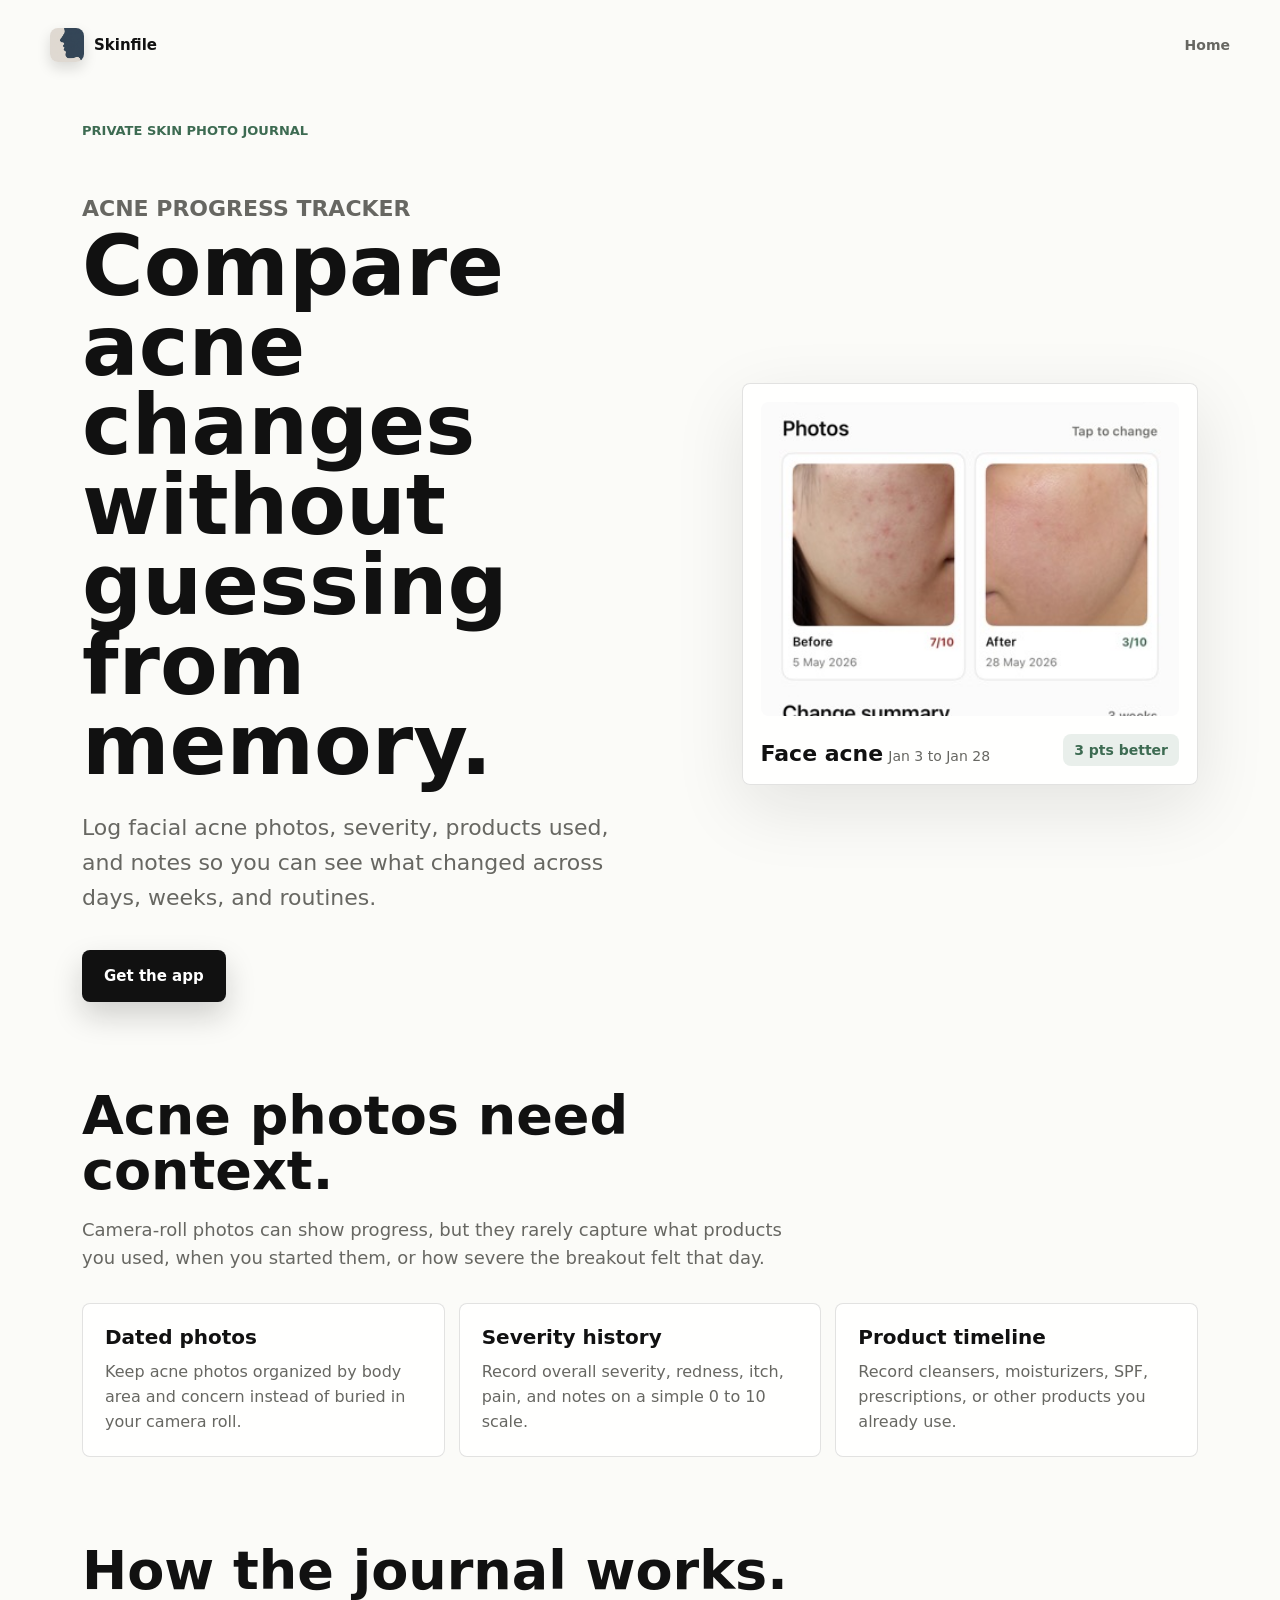
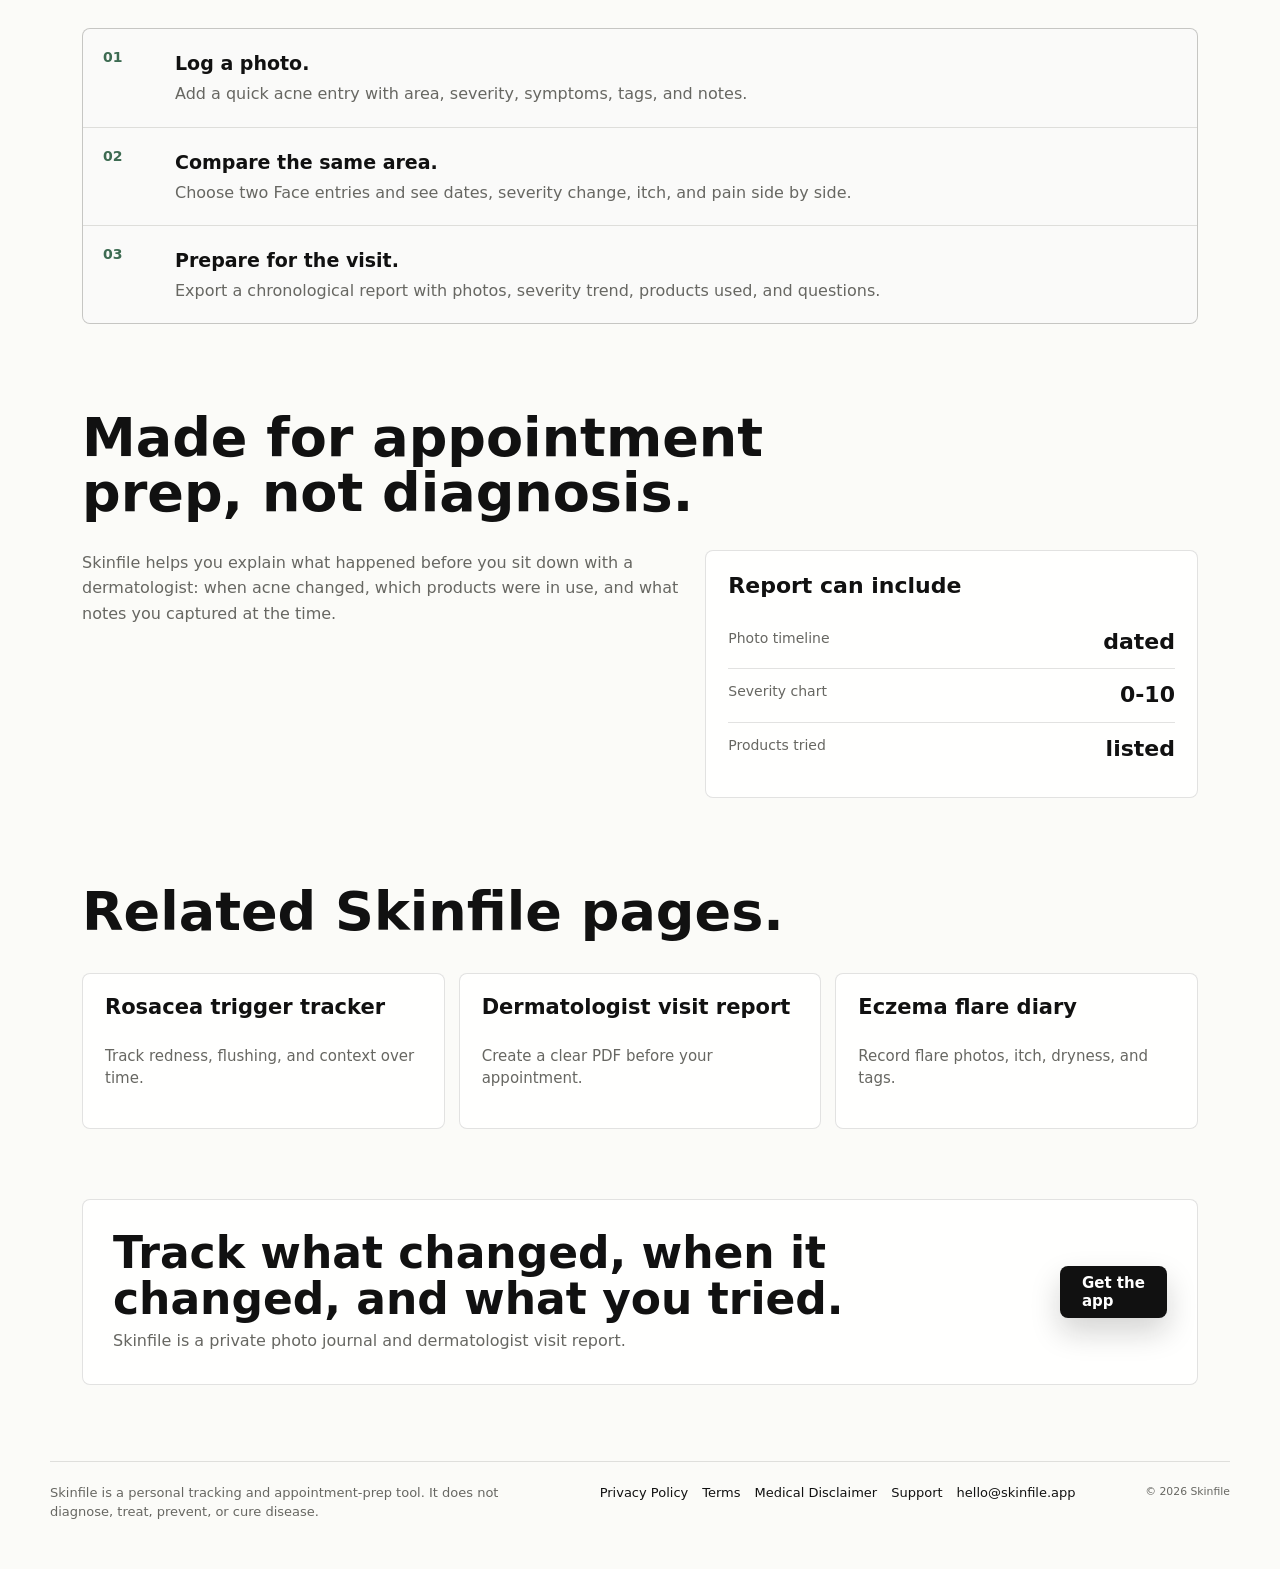
==== acne-progress-tracker/index.html @ a9b56abb "Publish Skinfile landing site" ====
<!DOCTYPE html>
<html lang="en">
  <head>
    <meta charset="utf-8">
    <meta name="viewport" content="width=device-width, initial-scale=1">
    <meta
      name="description"
      content="Track acne photos, severity, products, and notes over time. Skinfile helps you compare progress and prepare a dermatologist visit report."
    >
    <title>Acne Progress Tracker | Skinfile</title>
    <link rel="canonical" href="https://skinfile.app/acne-progress-tracker/">
    <link rel="stylesheet" href="../styles.css">
  </head>
  <body class="intent-page">
    <header class="intent-header">
      <a class="brand" href="../index.html" aria-label="Skinfile home">
        <img class="brand-mark" src="../assets/app-icon.png" alt="" aria-hidden="true">
        <span>Skinfile</span>
      </a>
      <a class="legal-home-link" href="../index.html">Home</a>
    </header>

    <main class="intent-shell">
      <a class="breadcrumb" href="../index.html">Private skin photo journal</a>

      <section class="intent-hero">
        <div class="intent-copy">
          <p class="eyebrow">Acne progress tracker</p>
          <h1>Compare acne changes without guessing from memory.</h1>
          <p>
            Log facial acne photos, severity, products used, and notes so you
            can see what changed across days, weeks, and routines.
          </p>
          <div class="intent-actions">
            <a class="button button-primary" href="mailto:hello@skinfile.app?subject=Skinfile%20early%20access">
              Get the app
            </a>
          </div>
        </div>

        <div class="tracking-visual" aria-label="Acne progress comparison preview">
          <div class="visual-frame">
            <img
              src="../assets/skinfile-compare-mockup.jpg"
              alt="Skinfile comparison screen with before and after skin photos"
            >
          </div>
          <div class="visual-meta">
            <div>
              <strong>Face acne</strong>
              <span>Jan 3 to Jan 28</span>
            </div>
            <span class="severity-pill is-calm">3 pts better</span>
          </div>
        </div>
      </section>

      <section class="intent-section">
        <h2>Acne photos need context.</h2>
        <p>
          Camera-roll photos can show progress, but they rarely capture what
          products you used, when you started them, or how severe the breakout
          felt that day.
        </p>
        <div class="intent-grid">
          <div class="intent-card">
            <strong>Dated photos</strong>
            <p>Keep acne photos organized by body area and concern instead of buried in your camera roll.</p>
          </div>
          <div class="intent-card">
            <strong>Severity history</strong>
            <p>Record overall severity, redness, itch, pain, and notes on a simple 0 to 10 scale.</p>
          </div>
          <div class="intent-card">
            <strong>Product timeline</strong>
            <p>Record cleansers, moisturizers, SPF, prescriptions, or other products you already use.</p>
          </div>
        </div>
      </section>

      <section class="intent-section">
        <h2>How the journal works.</h2>
        <div class="steps-list">
          <div>
            <span>01</span>
            <p><strong>Log a photo.</strong> Add a quick acne entry with area, severity, symptoms, tags, and notes.</p>
          </div>
          <div>
            <span>02</span>
            <p><strong>Compare the same area.</strong> Choose two Face entries and see dates, severity change, itch, and pain side by side.</p>
          </div>
          <div>
            <span>03</span>
            <p><strong>Prepare for the visit.</strong> Export a chronological report with photos, severity trend, products used, and questions.</p>
          </div>
        </div>
      </section>

      <section class="intent-section">
        <h2>Made for appointment prep, not diagnosis.</h2>
        <div class="report-layout">
          <div>
            <p>
              Skinfile helps you explain what happened before you sit down with
              a dermatologist: when acne changed, which products were in use,
              and what notes you captured at the time.
            </p>
          </div>
          <div class="mini-report">
            <h3>Report can include</h3>
            <div class="metric-row">
              <span class="metric-label">Photo timeline</span>
              <strong class="metric-value">dated</strong>
            </div>
            <div class="metric-row">
              <span class="metric-label">Severity chart</span>
              <strong class="metric-value">0-10</strong>
            </div>
            <div class="metric-row">
              <span class="metric-label">Products tried</span>
              <strong class="metric-value">listed</strong>
            </div>
          </div>
        </div>
      </section>

      <section class="intent-section">
        <h2>Related Skinfile pages.</h2>
        <div class="intent-link-grid">
          <a href="../rosacea-trigger-tracker/"><span>Rosacea trigger tracker</span><small>Track redness, flushing, and context over time.</small></a>
          <a href="../dermatologist-visit-report/"><span>Dermatologist visit report</span><small>Create a clear PDF before your appointment.</small></a>
          <a href="../eczema-flare-diary/"><span>Eczema flare diary</span><small>Record flare photos, itch, dryness, and tags.</small></a>
        </div>
      </section>

      <section class="intent-cta">
        <div>
          <h2>Track what changed, when it changed, and what you tried.</h2>
          <p>Skinfile is a private photo journal and dermatologist visit report.</p>
        </div>
        <a class="button button-primary" href="mailto:hello@skinfile.app?subject=Skinfile%20early%20access">Get the app</a>
      </section>
    </main>

    <footer class="site-footer legal-footer">
      <div class="footer-inner">
        <p>
          Skinfile is a personal tracking and appointment-prep tool. It does not
          diagnose, treat, prevent, or cure disease.
        </p>
        <nav aria-label="Footer links">
          <a href="../privacy/">Privacy Policy</a>
          <a href="../terms/">Terms</a>
          <a href="../medical-disclaimer/">Medical Disclaimer</a>
          <a href="../support/">Support</a>
          <a href="mailto:hello@skinfile.app">hello@skinfile.app</a>
        </nav>
        <small>&copy; 2026 Skinfile</small>
      </div>
    </footer>
  </body>
</html>
---- styles.css ----
:root {
  color-scheme: light;
  --ink: #111111;
  --muted: #676762;
  --canvas: #fbfbf8;
  --surface: #ffffff;
  --line: rgba(17, 17, 17, 0.12);
  --sage: #3d6b52;
  --coral: #9e302b;
  --shadow: 0 24px 80px rgba(22, 22, 19, 0.18);
  --radius: 8px;
  font-family:
    Inter,
    ui-sans-serif,
    system-ui,
    -apple-system,
    BlinkMacSystemFont,
    "Segoe UI",
    sans-serif;
}

* {
  box-sizing: border-box;
}

body {
  margin: 0;
  min-height: 100vh;
  color: var(--ink);
  background: linear-gradient(135deg, #fbfbf8 0%, #edf2ee 48%, #dce6de 100%);
}

a {
  color: inherit;
}

.page-shell {
  padding: 32px;
}

.home-shell {
  padding-bottom: 72px;
}

.hero {
  width: min(1180px, 100%);
  min-height: calc(100vh - 140px);
  margin: 0 auto;
  display: grid;
  grid-template-columns: minmax(0, 1fr) minmax(360px, 0.86fr);
  gap: clamp(36px, 7vw, 92px);
  align-items: center;
}

.brand {
  display: inline-flex;
  align-items: center;
  gap: 10px;
  width: fit-content;
  color: var(--ink);
  font-size: 15px;
  font-weight: 760;
  text-decoration: none;
}

.brand-mark {
  width: 34px;
  height: 34px;
  border-radius: 8px;
  display: block;
  object-fit: cover;
  box-shadow: 0 6px 14px rgba(17, 17, 17, 0.14);
}

.hero-copy {
  max-width: 640px;
}

.hero-text {
  margin-top: clamp(48px, 9vh, 86px);
}

.eyebrow {
  margin: 0 0 18px;
  color: var(--sage);
  font-size: 13px;
  font-weight: 780;
  letter-spacing: 0;
  text-transform: uppercase;
}

h1 {
  margin: 0;
  max-width: 12ch;
  font-size: clamp(48px, 8vw, 86px);
  line-height: 0.94;
  letter-spacing: 0;
}

.subtitle {
  max-width: 600px;
  margin: 28px 0 0;
  color: var(--muted);
  font-size: clamp(18px, 2vw, 22px);
  line-height: 1.55;
}

.benefits {
  display: grid;
  gap: 14px;
  max-width: 620px;
  margin: 34px 0 0;
  padding: 0;
  list-style: none;
}

.benefits li {
  display: grid;
  grid-template-columns: 22px 1fr;
  gap: 12px;
  align-items: start;
  color: #2d2d2a;
  font-size: 16px;
  line-height: 1.45;
}

.check {
  width: 22px;
  height: 22px;
  margin-top: 1px;
  border-radius: 999px;
  background: var(--ink);
  position: relative;
}

.check::after {
  content: "";
  position: absolute;
  left: 7px;
  top: 5px;
  width: 5px;
  height: 9px;
  border: solid #ffffff;
  border-width: 0 2px 2px 0;
  transform: rotate(45deg);
}

.hero-actions {
  display: flex;
  flex-wrap: wrap;
  gap: 12px;
  margin-top: 38px;
}

.button {
  display: inline-flex;
  justify-content: center;
  align-items: center;
  min-height: 52px;
  padding: 0 22px;
  border-radius: var(--radius);
  font-size: 15px;
  font-weight: 760;
  text-decoration: none;
  transition:
    transform 180ms ease,
    box-shadow 180ms ease,
    background 180ms ease;
}

.button:hover {
  transform: translateY(-2px);
}

.button-primary {
  color: #ffffff;
  background: var(--ink);
  box-shadow: 0 14px 30px rgba(17, 17, 17, 0.18);
}

.privacy-note {
  margin: 18px 0 0;
  color: var(--muted);
  font-size: 14px;
}

.mockup-wrap {
  position: relative;
  min-height: 640px;
  display: grid;
  place-items: center;
}

.mockup-backplate {
  position: absolute;
  width: min(92%, 420px);
  height: 560px;
  border: 1px solid rgba(17, 17, 17, 0.08);
  border-radius: 8px;
  background:
    linear-gradient(
      160deg,
      rgba(61, 107, 82, 0.16),
      rgba(255, 255, 255, 0) 42%
    ),
    linear-gradient(135deg, rgba(255, 255, 255, 0.72), rgba(220, 230, 222, 0.9));
  box-shadow: 0 20px 60px rgba(22, 22, 19, 0.11);
  transform: rotate(-5deg);
}

.phone {
  position: relative;
  width: min(100%, 360px);
  aspect-ratio: 368 / 800;
  padding: 10px;
  border-radius: 42px;
  background: #111111;
  box-shadow: var(--shadow);
  transform: rotate(3deg);
}

.phone::before {
  content: "";
  position: absolute;
  inset: 7px;
  border: 1px solid rgba(255, 255, 255, 0.14);
  border-radius: 36px;
  pointer-events: none;
}

.phone-screen {
  display: block;
  width: 100%;
  height: 100%;
  object-fit: cover;
  border-radius: 30px;
  background: var(--canvas);
}

.site-footer {
  padding: 0 32px 28px;
}

.footer-inner {
  width: min(1180px, 100%);
  min-height: 80px;
  margin: 0 auto;
  padding-top: 22px;
  border-top: 1px solid var(--line);
  display: flex;
  justify-content: space-between;
  gap: 24px;
  color: var(--muted);
  font-size: 13px;
  line-height: 1.45;
}

.footer-inner p {
  max-width: 480px;
  margin: 0;
}

.footer-inner nav {
  display: flex;
  flex-wrap: wrap;
  justify-content: flex-end;
  gap: 14px;
}

.footer-inner small {
  white-space: nowrap;
}

.footer-inner a {
  color: var(--ink);
  text-decoration: none;
}

.footer-inner a:hover {
  text-decoration: underline;
}

.intent-hub,
.intent-shell {
  width: min(1180px, 100%);
  margin: 0 auto;
}

.intent-hub {
  padding: 76px 0 12px;
}

.section-kicker,
.breadcrumb {
  color: var(--sage);
  font-size: 13px;
  font-weight: 780;
  letter-spacing: 0;
  text-transform: uppercase;
}

.section-heading {
  display: grid;
  grid-template-columns: minmax(0, 0.95fr) minmax(280px, 0.72fr);
  gap: 32px;
  align-items: end;
  margin-top: 14px;
}

.section-heading h2,
.intent-copy h1,
.intent-section h2 {
  margin: 0;
  color: var(--ink);
  letter-spacing: 0;
}

.section-heading h2 {
  max-width: 780px;
  font-size: clamp(34px, 5vw, 58px);
  line-height: 1;
}

.section-heading p,
.intent-copy p,
.intent-section p,
.intent-card p,
.mini-report p {
  margin: 0;
  color: var(--muted);
  line-height: 1.58;
}

.section-heading p {
  font-size: 18px;
}

.intent-link-grid {
  display: grid;
  grid-template-columns: repeat(3, minmax(0, 1fr));
  gap: 14px;
  margin-top: 34px;
}

.intent-link-grid a,
.intent-card,
.mini-report,
.intent-cta,
.tracking-visual {
  border: 1px solid var(--line);
  border-radius: var(--radius);
  background: rgba(255, 255, 255, 0.82);
}

.intent-link-grid a {
  display: grid;
  gap: 10px;
  min-height: 156px;
  padding: 22px;
  text-decoration: none;
  transition:
    border-color 180ms ease,
    box-shadow 180ms ease,
    transform 180ms ease;
}

.intent-link-grid a:hover {
  border-color: rgba(17, 17, 17, 0.28);
  box-shadow: 0 18px 44px rgba(17, 17, 17, 0.08);
  transform: translateY(-2px);
}

.intent-link-grid span {
  color: var(--ink);
  font-size: 21px;
  font-weight: 820;
  line-height: 1.12;
}

.intent-link-grid small {
  color: var(--muted);
  font-size: 15px;
  line-height: 1.45;
}

.intent-page {
  background: var(--canvas);
}

.intent-header {
  width: min(1180px, calc(100% - 64px));
  margin: 0 auto;
  padding: 28px 0 18px;
  display: flex;
  align-items: center;
  justify-content: space-between;
  gap: 20px;
}

.intent-shell {
  padding: 40px 32px 76px;
}

.breadcrumb {
  display: inline-flex;
  margin-bottom: 28px;
  text-decoration: none;
}

.breadcrumb:hover {
  color: var(--ink);
}

.intent-hero {
  display: grid;
  grid-template-columns: minmax(0, 0.98fr) minmax(340px, 0.78fr);
  gap: clamp(36px, 7vw, 86px);
  align-items: center;
}

.intent-copy h1 {
  max-width: 12ch;
  font-size: clamp(50px, 7.4vw, 84px);
  line-height: 0.95;
}

.intent-copy p {
  max-width: 650px;
  margin-top: 26px;
  font-size: clamp(18px, 2vw, 22px);
}

.intent-actions {
  display: flex;
  flex-wrap: wrap;
  gap: 12px;
  margin-top: 34px;
}

.tracking-visual {
  padding: 18px;
  box-shadow: 0 22px 70px rgba(22, 22, 19, 0.1);
}

.visual-frame {
  overflow: hidden;
  border-radius: var(--radius);
  background: #eeeeeb;
}

.visual-frame img {
  display: block;
  width: 100%;
  aspect-ratio: 4 / 3;
  object-fit: cover;
}

.visual-meta {
  display: grid;
  grid-template-columns: 1fr auto;
  gap: 14px;
  align-items: end;
  padding-top: 18px;
}

.visual-meta strong,
.metric-value {
  color: var(--ink);
  font-size: 22px;
  line-height: 1.1;
}

.visual-meta span,
.metric-label {
  color: var(--muted);
  font-size: 14px;
}

.severity-pill {
  padding: 8px 11px;
  border-radius: var(--radius);
  color: #7d2f2a;
  background: rgba(158, 48, 43, 0.1);
  font-weight: 820;
}

.severity-pill.is-calm {
  color: var(--sage);
  background: rgba(61, 107, 82, 0.11);
}

.intent-section {
  margin-top: 86px;
}

.intent-section h2 {
  max-width: 760px;
  font-size: clamp(34px, 5vw, 54px);
  line-height: 1.02;
}

.intent-section > p {
  max-width: 720px;
  margin-top: 18px;
  font-size: 18px;
}

.intent-grid {
  display: grid;
  grid-template-columns: repeat(3, minmax(0, 1fr));
  gap: 14px;
  margin-top: 30px;
}

.intent-card {
  padding: 22px;
}

.intent-card strong {
  display: block;
  margin-bottom: 10px;
  color: var(--ink);
  font-size: 20px;
  line-height: 1.15;
}

.steps-list {
  display: grid;
  gap: 1px;
  margin-top: 30px;
  overflow: hidden;
  border: 1px solid var(--line);
  border-radius: var(--radius);
  background: var(--line);
}

.steps-list div {
  display: grid;
  grid-template-columns: 54px 1fr;
  gap: 18px;
  padding: 20px;
  background: rgba(255, 255, 255, 0.84);
}

.steps-list span {
  color: var(--sage);
  font-size: 14px;
  font-weight: 820;
  text-transform: uppercase;
}

.steps-list strong {
  display: block;
  margin-bottom: 4px;
  color: var(--ink);
  font-size: 19px;
}

.steps-list p {
  margin: 0;
  color: var(--muted);
  line-height: 1.52;
}

.report-layout {
  display: grid;
  grid-template-columns: minmax(0, 0.9fr) minmax(360px, 0.74fr);
  gap: 24px;
  align-items: start;
  margin-top: 30px;
}

.mini-report {
  padding: 22px;
}

.mini-report h3 {
  margin: 0 0 18px;
  font-size: 22px;
}

.metric-row {
  display: grid;
  grid-template-columns: 1fr auto;
  gap: 18px;
  padding: 14px 0;
  border-top: 1px solid var(--line);
}

.metric-row:first-of-type {
  border-top: 0;
}

.intent-cta {
  margin-top: 70px;
  padding: 30px;
  display: flex;
  justify-content: space-between;
  gap: 24px;
  align-items: center;
}

.intent-cta h2 {
  margin: 0 0 8px;
  font-size: clamp(28px, 4vw, 44px);
  line-height: 1.04;
}

.intent-cta p {
  max-width: 650px;
  margin: 0;
  color: var(--muted);
  line-height: 1.55;
}

.legal-page {
  background: var(--canvas);
}

.legal-header {
  width: min(920px, calc(100% - 48px));
  margin: 0 auto;
  padding: 28px 0 18px;
  display: flex;
  align-items: center;
  justify-content: space-between;
  gap: 20px;
}

.legal-home-link {
  color: var(--muted);
  font-size: 14px;
  font-weight: 700;
  text-decoration: none;
}

.legal-home-link:hover {
  color: var(--ink);
  text-decoration: underline;
}

.legal-shell {
  width: min(920px, calc(100% - 48px));
  margin: 0 auto;
  padding: 42px 0 68px;
}

.legal-content {
  max-width: 760px;
}

.legal-content h1 {
  max-width: none;
  margin-bottom: 28px;
  font-size: clamp(42px, 7vw, 72px);
  line-height: 0.98;
}

.legal-content h2 {
  margin: 34px 0 10px;
  color: var(--ink);
  font-size: 22px;
  line-height: 1.18;
  letter-spacing: 0;
}

.legal-content p,
.legal-content li {
  color: var(--muted);
  font-size: 17px;
  line-height: 1.66;
}

.legal-content p {
  margin: 0 0 16px;
}

.legal-content ul {
  margin: 0 0 18px;
  padding-left: 22px;
}

.legal-content a {
  color: var(--ink);
  font-weight: 700;
}

.support-grid {
  display: grid;
  grid-template-columns: repeat(2, minmax(0, 1fr));
  gap: 14px;
  margin: 30px 0 6px;
}

.support-action {
  margin-top: 26px;
}

.legal-footer {
  padding-top: 0;
}

.support-grid section {
  padding: 18px;
  background: var(--surface);
  border: 1px solid var(--line);
  border-radius: var(--radius);
}

.support-grid h2 {
  margin-top: 0;
  font-size: 18px;
}

.support-grid p {
  margin-bottom: 0;
  font-size: 15px;
}

@media (max-width: 900px) {
  .page-shell {
    min-height: auto;
    padding: 24px;
  }

  .hero {
    grid-template-columns: 1fr;
    min-height: auto;
    gap: 28px;
  }

  .hero-copy {
    max-width: none;
  }

  .hero-text {
    margin-top: 44px;
  }

  h1 {
    max-width: 11ch;
  }

  .mockup-wrap {
    min-height: 560px;
  }

  .phone {
    width: min(82vw, 330px);
    transform: rotate(0deg);
  }

  .footer-inner {
    display: grid;
  }

  .footer-inner nav {
    justify-content: flex-start;
  }

  .section-heading,
  .intent-hero,
  .report-layout {
    grid-template-columns: 1fr;
  }

  .intent-link-grid,
  .intent-grid {
    grid-template-columns: repeat(2, minmax(0, 1fr));
  }

  .intent-header {
    width: min(100% - 48px, 1180px);
  }

  .intent-shell {
    padding-left: 24px;
    padding-right: 24px;
  }

  .intent-copy h1 {
    max-width: 11ch;
  }

  .intent-cta {
    display: grid;
  }
}

@media (max-width: 520px) {
  .page-shell,
  .site-footer {
    padding-left: 18px;
    padding-right: 18px;
  }

  h1 {
    font-size: 46px;
  }

  .subtitle {
    font-size: 17px;
  }

  .hero-actions,
  .button {
    width: 100%;
  }

  .mockup-wrap {
    min-height: 510px;
  }

  .phone {
    width: min(88vw, 300px);
  }

  .footer-inner nav {
    gap: 12px;
  }

  .legal-header,
  .legal-shell {
    width: min(100% - 36px, 920px);
  }

  .legal-shell {
    padding-top: 28px;
  }

  .legal-content h1 {
    font-size: 44px;
  }

  .legal-content p,
  .legal-content li {
    font-size: 16px;
  }

  .support-grid {
    grid-template-columns: 1fr;
  }

  .intent-hub {
    padding-top: 54px;
  }

  .intent-link-grid,
  .intent-grid {
    grid-template-columns: 1fr;
  }

  .intent-link-grid a {
    min-height: 132px;
  }

  .intent-header {
    width: min(100% - 36px, 1180px);
  }

  .intent-shell {
    padding: 28px 18px 58px;
  }

  .intent-copy h1 {
    font-size: 44px;
  }

  .intent-section {
    margin-top: 64px;
  }

  .steps-list div {
    grid-template-columns: 1fr;
    gap: 8px;
  }

  .intent-cta {
    padding: 22px;
  }
}
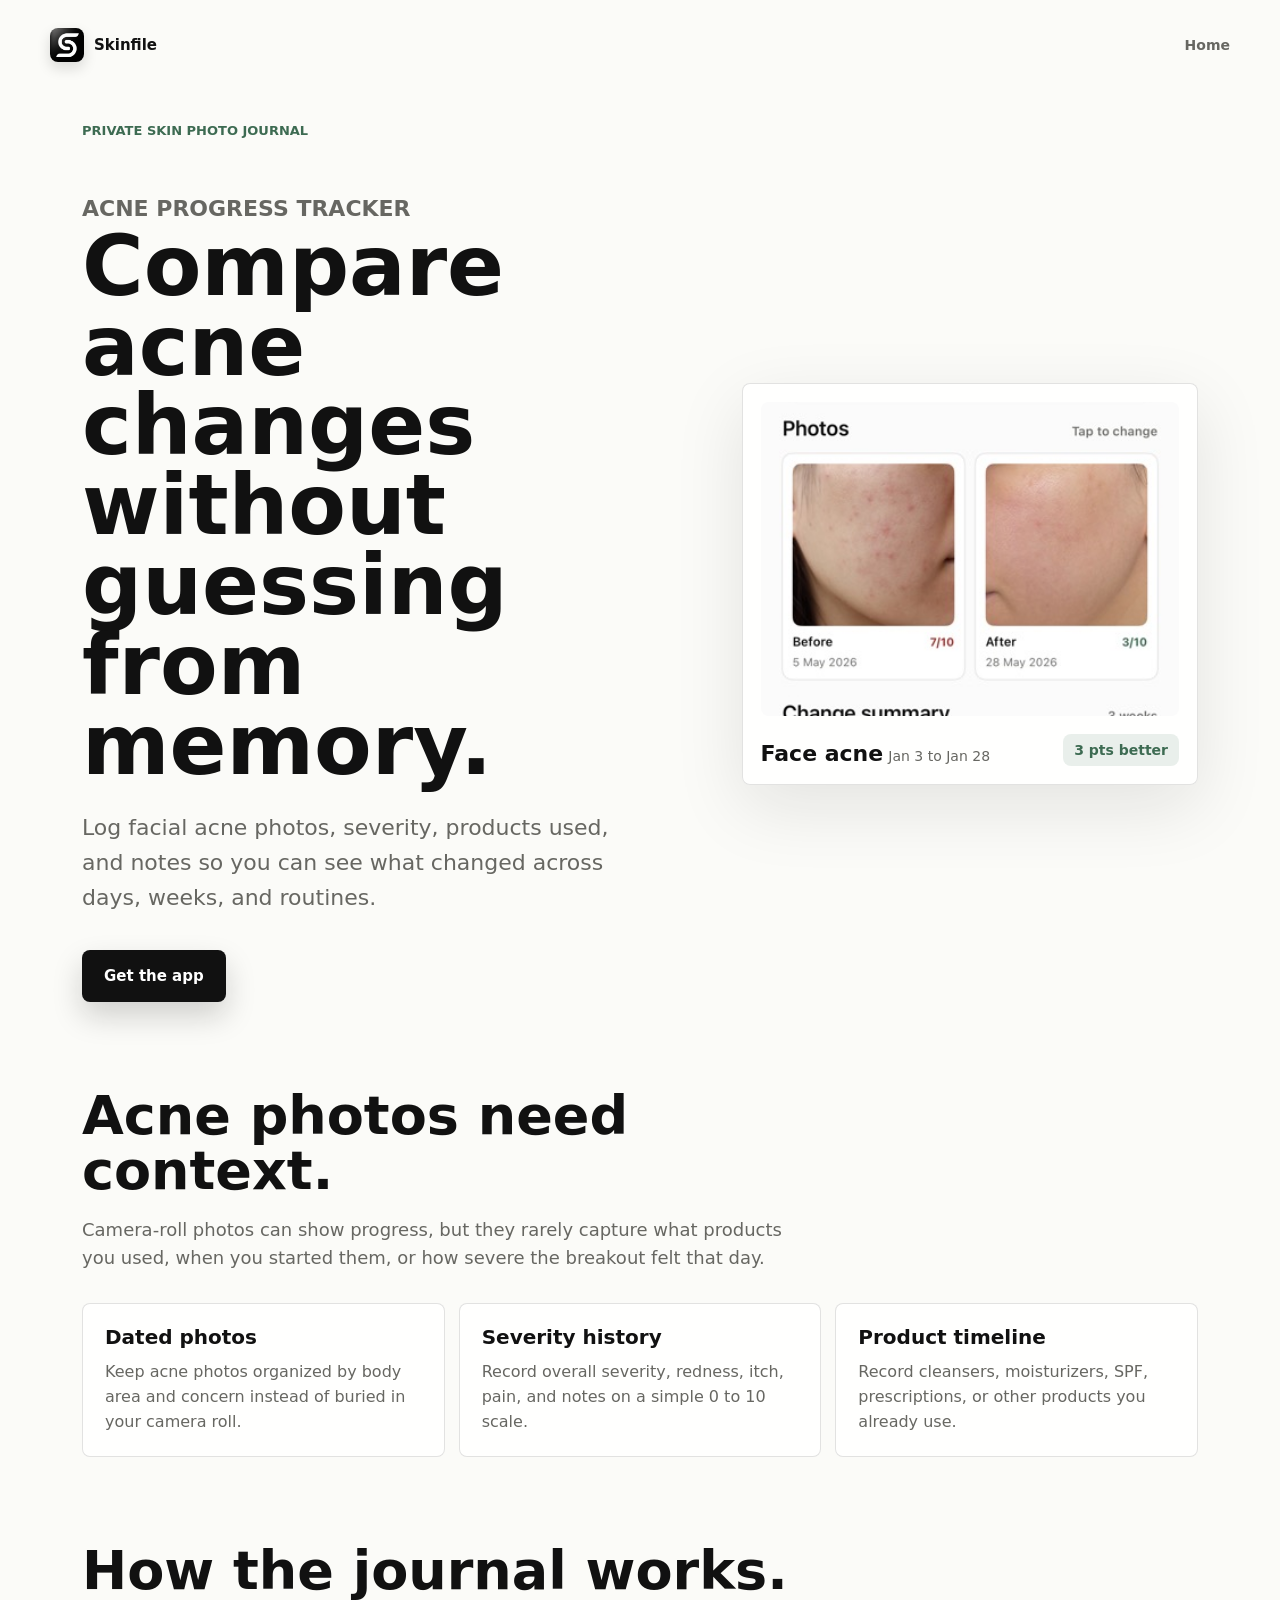
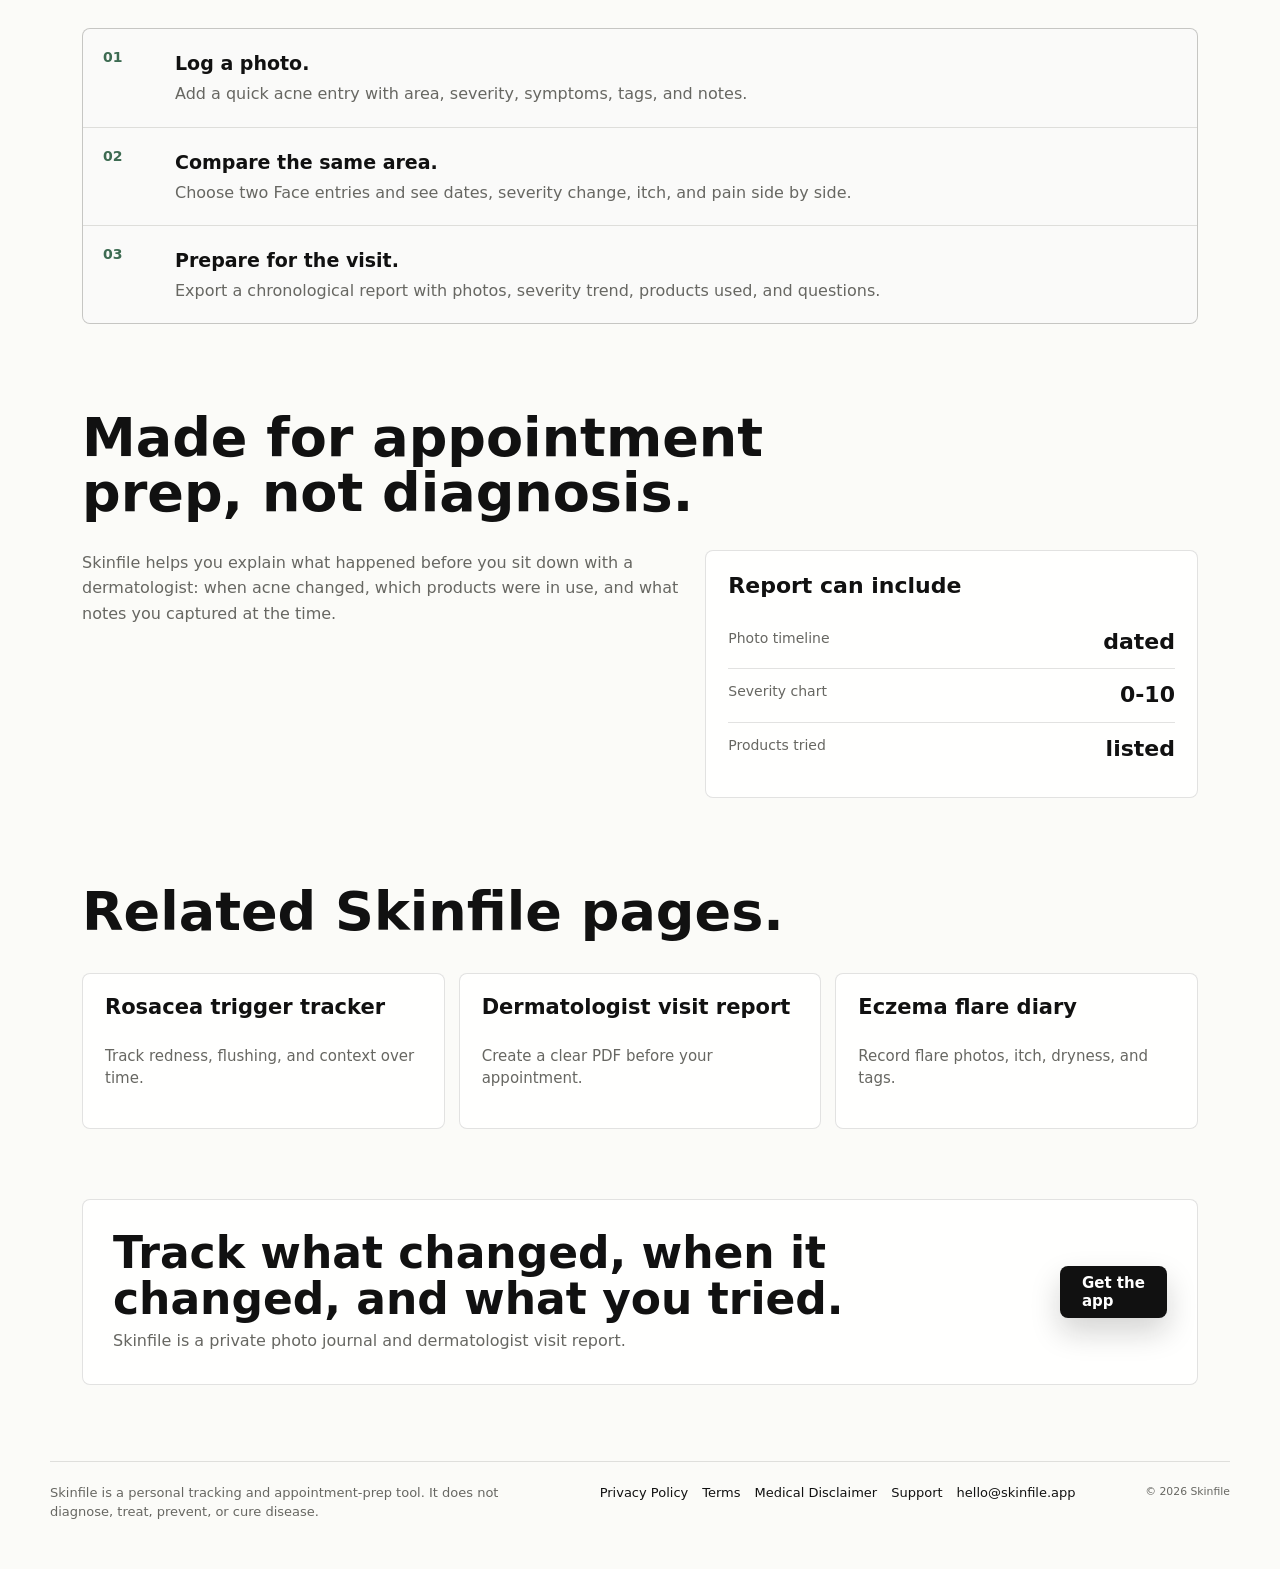
==== commit b855d682: "Use app icon as favicon" ====
--- a/acne-progress-tracker/index.html
+++ b/acne-progress-tracker/index.html
@@ -9,6 +9,8 @@
     >
     <title>Acne Progress Tracker | Skinfile</title>
     <link rel="canonical" href="https://skinfile.app/acne-progress-tracker/">
+    <link rel="icon" type="image/png" href="../favicon.png">
+    <link rel="apple-touch-icon" href="../favicon.png">
     <link rel="stylesheet" href="../styles.css">
   </head>
   <body class="intent-page">
